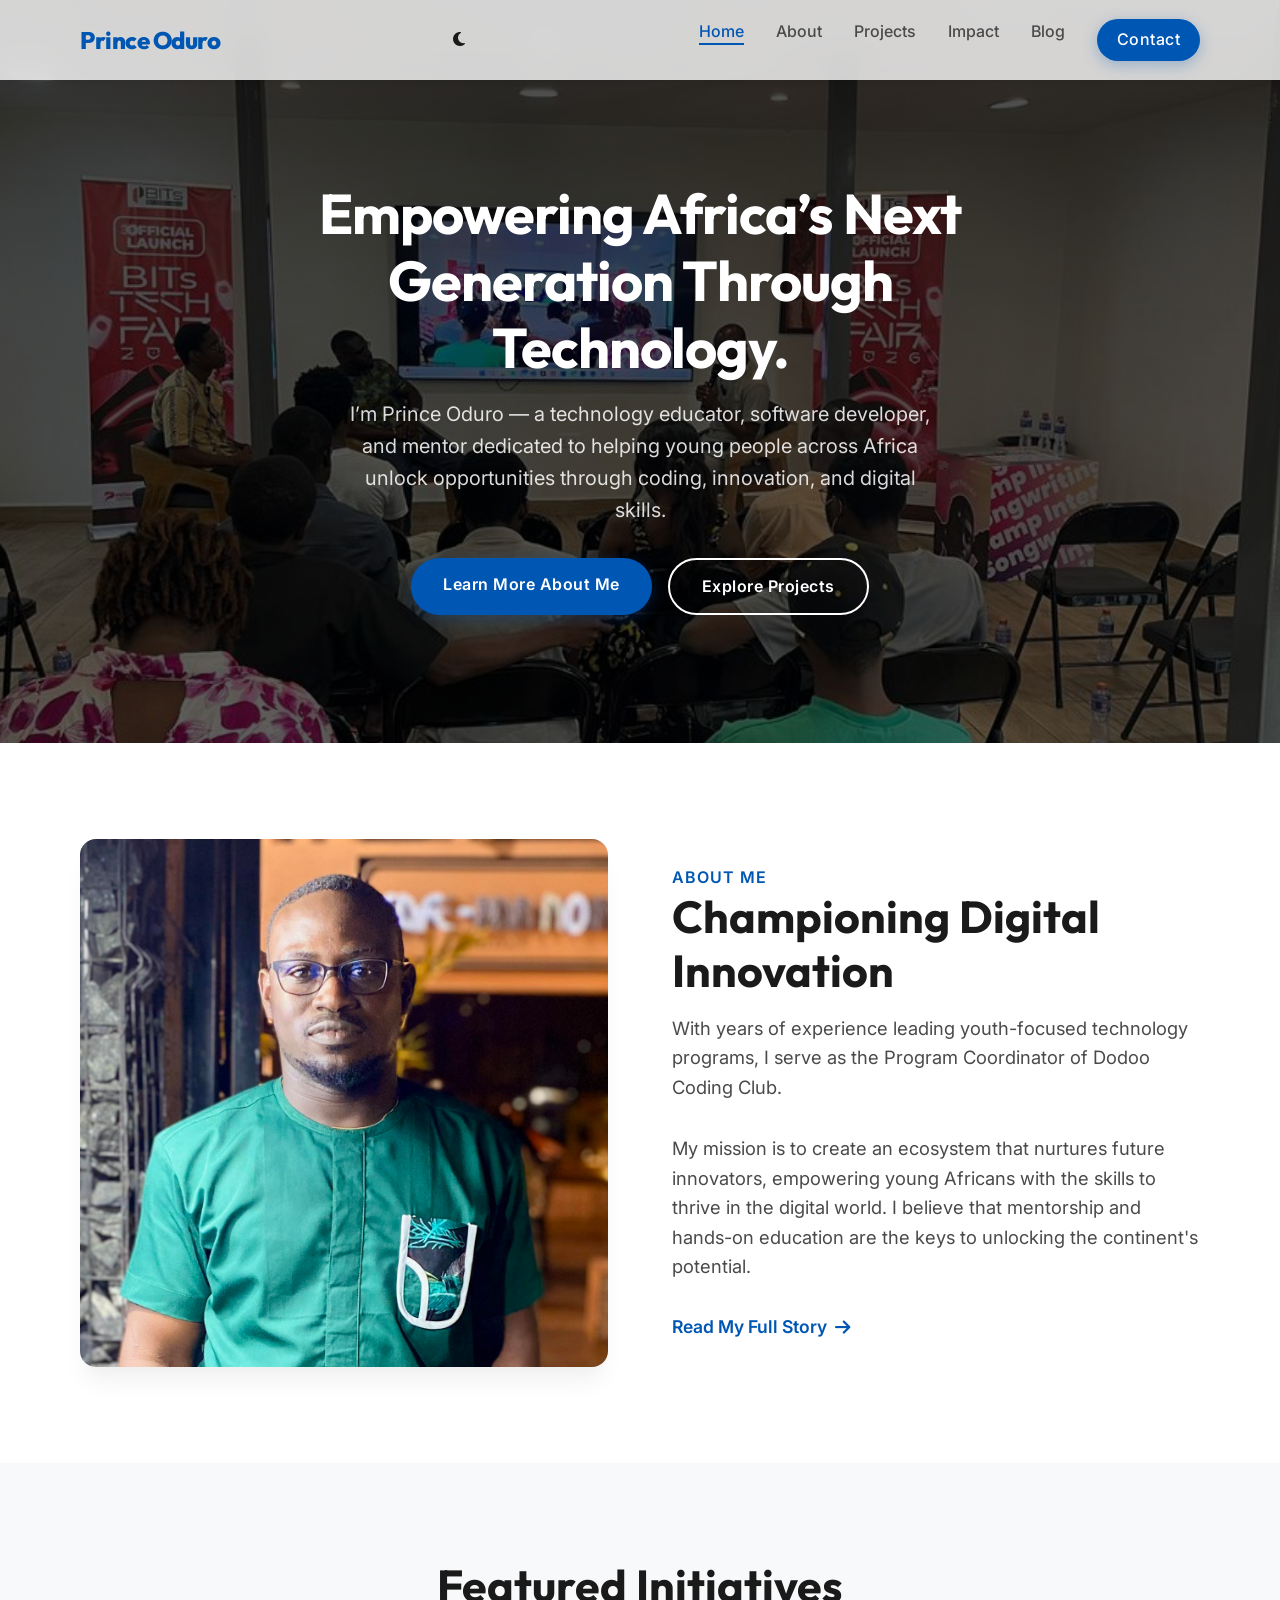
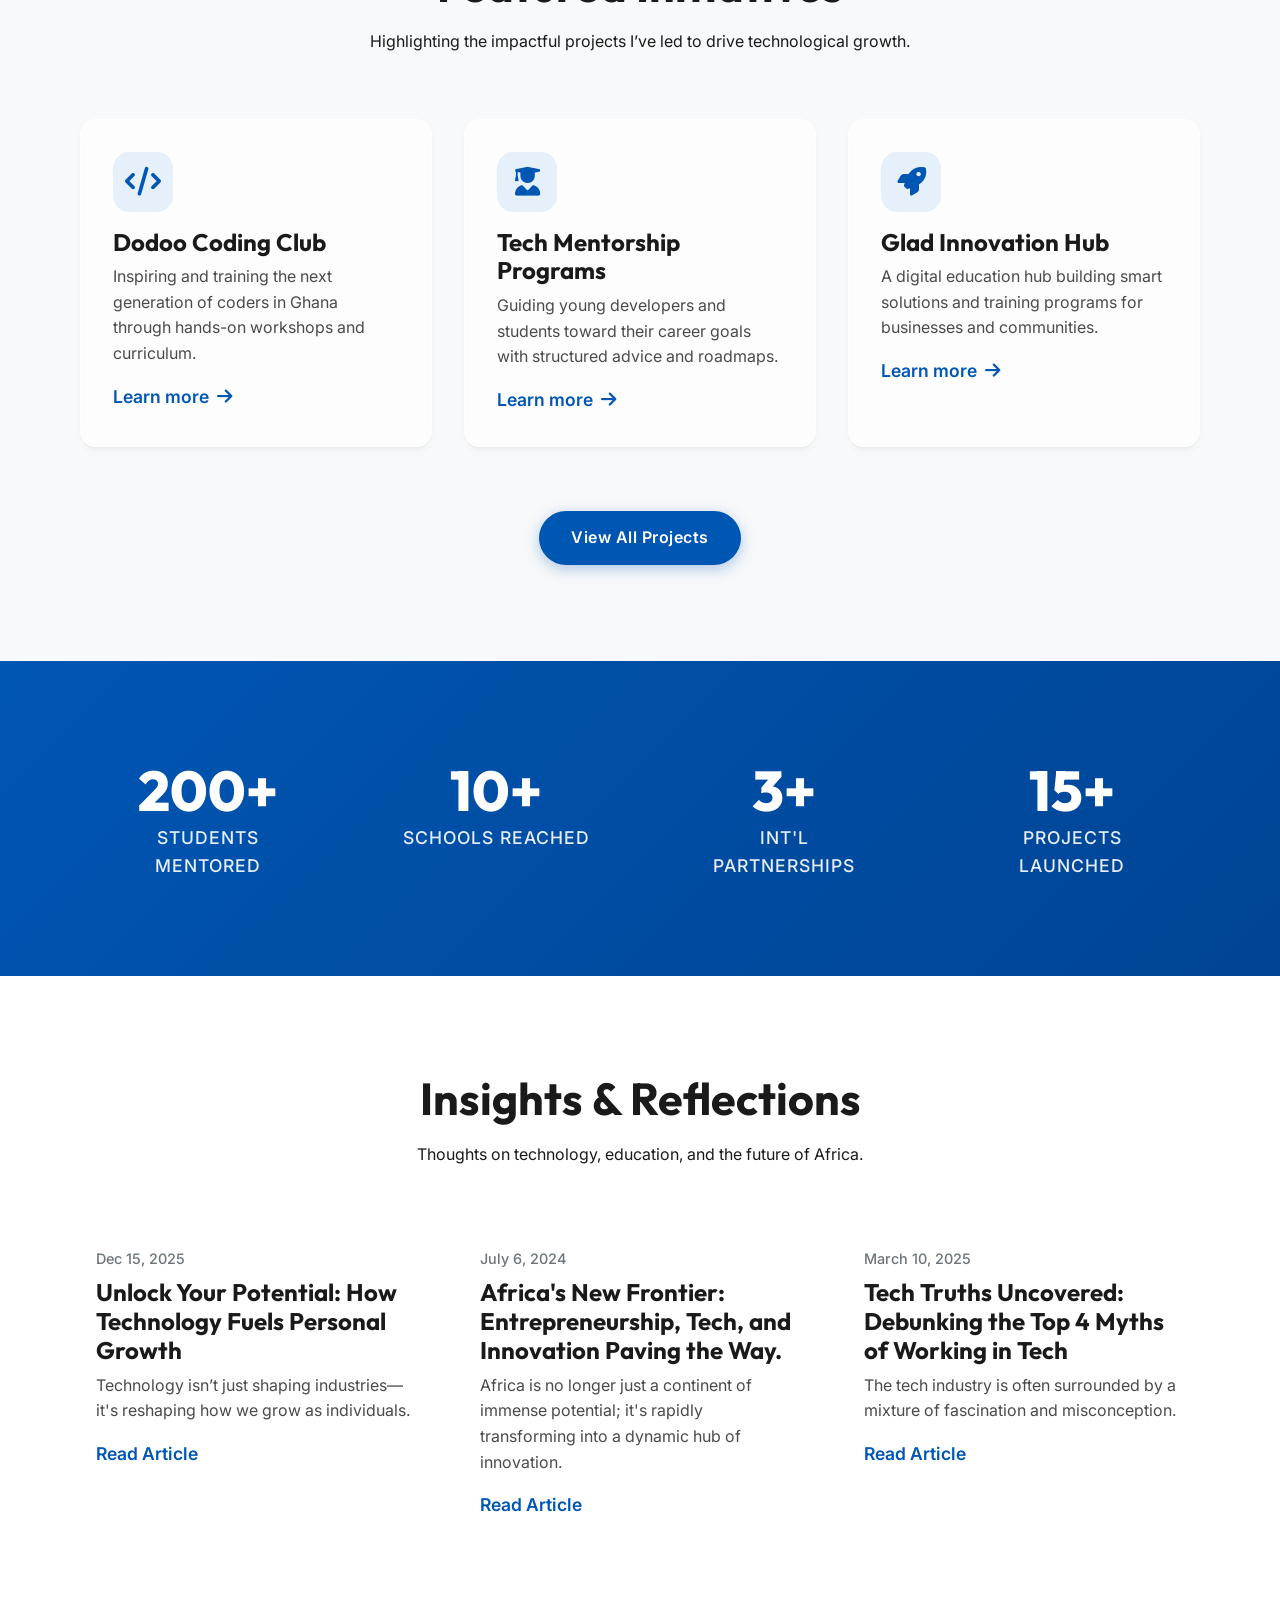
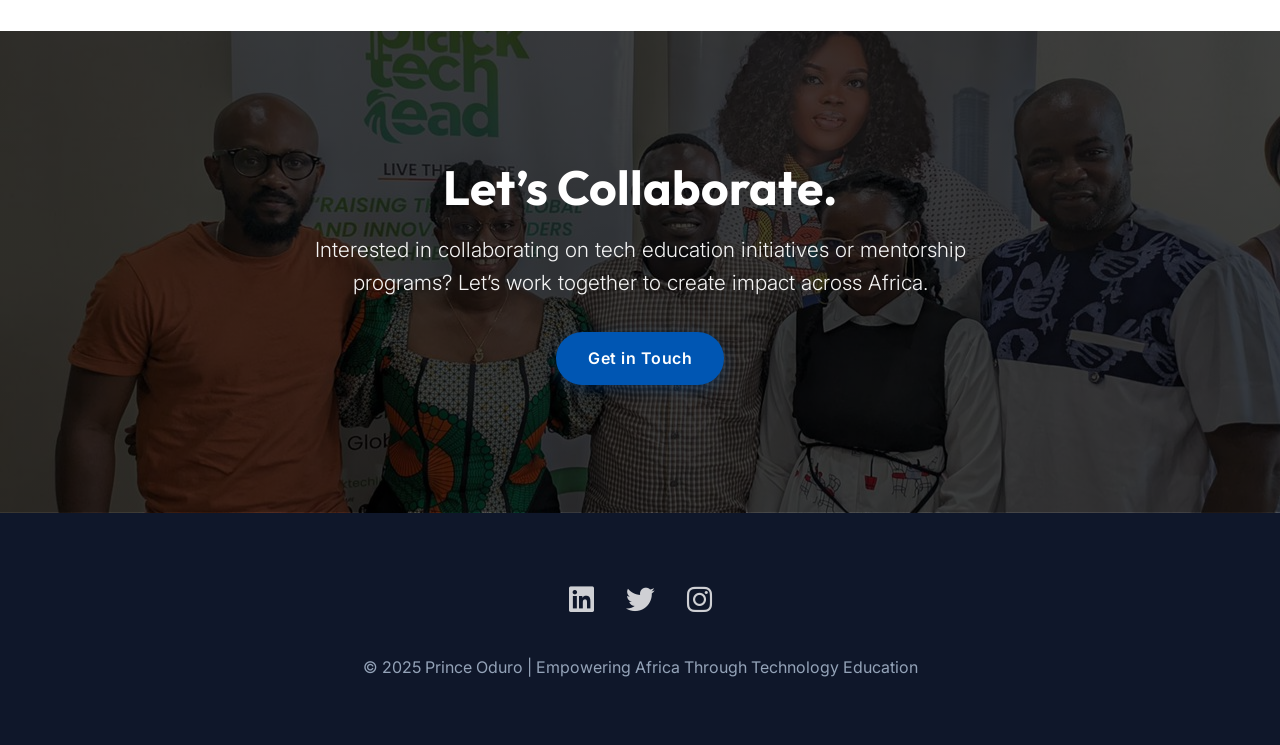
==== index.html @ 50ca4b2d "first commit" ====
<!DOCTYPE html>
<html lang="en">

<head>
    <meta charset="UTF-8">
    <meta name="viewport" content="width=device-width, initial-scale=1.0">
    <title>Prince Oduro | Technology Educator & Innovator</title>
    <meta name="description"
        content="Prince Oduro is a technology educator, software developer, and mentor committed to empowering Africa’s youth through technology education.">

    <!-- Styles -->
    <link rel="stylesheet" href="styles.css">

    <!-- Font Awesome for Icons (Optional for initial version, using CDN) -->
    <link rel="stylesheet" href="https://cdnjs.cloudflare.com/ajax/libs/font-awesome/6.4.0/css/all.min.css">

    <!-- Favicon Placeholders -->
    <link rel="icon" href="data:;base64,iVBORw0KGgo=">
</head>

<body>

    <!-- Navigation -->
    <nav class="navbar">
        <div class="container nav-container">
            <a href="index.html" class="brand">Prince Oduro</a>
            <div class="theme-toggle" id="theme-toggle">
                <i class="fas fa-moon"></i>
            </div>
            <div class="mobile-toggle" id="mobile-menu">
                <i class="fas fa-bars"></i>
            </div>
            <ul class="nav-links">
                <li><a href="index.html" class="active">Home</a></li>
                <li><a href="about.html">About</a></li>
                <li><a href="projects.html">Projects</a></li>
                <li><a href="#impact">Impact</a></li>
                <li><a href="#insights">Blog</a></li>
                <li><a href="#contact" class="btn btn-primary btn-sm" style="padding: 8px 20px;">Contact</a></li>
            </ul>
        </div>
    </nav>

    <!-- Hero Section -->
    <section class="hero bg-overlay">
        <div class="container hero-container text-center">
            <div class="hero-content reveal active">
                <h1 class="text-white">Empowering Africa’s Next Generation Through Technology.</h1>
                <p class="subtext text-white-opacity delay-100 reveal active">
                    I’m Prince Oduro — a technology educator, software developer, and mentor dedicated to helping young
                    people across Africa unlock opportunities through coding, innovation, and digital skills.
                </p>
                <div class="hero-btns justify-center delay-200 reveal active">
                    <a href="about.html" class="btn btn-primary">Learn More About Me</a>
                    <a href="projects.html" class="btn btn-secondary btn-white-outline">Explore Projects</a>
                </div>
            </div>
        </div>
    </section>

    <!-- About Snapshot -->
    <section class="section-padding about-snapshot">
        <div class="container about-grid">
            <div class="about-image reveal">
                <!-- Another photo or visual -->
                <img src="assets/Images/Profile Picture.jpg" alt="Teaching"
                    style="border-radius: 16px; box-shadow: var(--shadow-lg);">
            </div>
            <div class="about-content reveal delay-200">
                <span class="text-primary"
                    style="font-weight: 600; text-transform: uppercase; letter-spacing: 1px;">About Me</span>
                <h2>Championing Digital Innovation</h2>
                <p>
                    With years of experience leading youth-focused technology programs, I serve as the Program
                    Coordinator of Dodoo Coding Club.
                </p>
                <p>
                    My mission is to create an ecosystem that nurtures future innovators, empowering young Africans with
                    the skills to thrive in the digital world. I believe that mentorship and hands-on education are the
                    keys to unlocking the continent's potential.
                </p>
                <a href="about.html" class="btn-text">Read My Full Story <i class="fas fa-arrow-right"></i></a>
            </div>
        </div>
    </section>

    <!-- Featured Projects -->
    <section class="section-padding projects" id="projects">
        <div class="container">
            <div class="section-header reveal">
                <h2>Featured Initiatives</h2>
                <p>Highlighting the impactful projects I’ve led to drive technological growth.</p>
            </div>

            <div class="projects-grid">
                <!-- Project 1 -->
                <div class="project-card reveal delay-100">
                    <div class="project-icon"><i class="fas fa-code"></i></div>
                    <h3>Dodoo Coding Club</h3>
                    <p>Inspiring and training the next generation of coders in Ghana through hands-on workshops and
                        curriculum.</p>
                    <a href="projects.html#dodoo" class="btn-text">Learn more <i class="fas fa-arrow-right"></i></a>
                </div>

                <!-- Project 2 -->
                <div class="project-card reveal delay-200">
                    <div class="project-icon"><i class="fas fa-user-graduate"></i></div>
                    <h3>Tech Mentorship Programs</h3>
                    <p>Guiding young developers and students toward their career goals with structured advice and
                        roadmaps.</p>
                    <a href="projects.html#mentorship" class="btn-text">Learn more <i
                            class="fas fa-arrow-right"></i></a>
                </div>

                <!-- Project 3 -->
                <div class="project-card reveal delay-300">
                    <div class="project-icon"><i class="fas fa-rocket"></i></div>
                    <h3>Glad Innovation Hub</h3>
                    <p>A digital education hub building smart solutions and training programs for businesses and
                        communities.</p>
                    <a href="projects.html#hub" class="btn-text">Learn more <i class="fas fa-arrow-right"></i></a>
                </div>
            </div>

            <div class="text-center reveal" style="margin-top: var(--spacing-lg);">
                <a href="projects.html" class="btn btn-primary">View All Projects</a>
            </div>
        </div>
    </section>

    <!-- Impact Highlights -->
    <section class="impact" id="impact">
        <div class="container impact-grid">
            <div class="counter-card reveal delay-100">
                <h3>200+</h3>
                <p>Students Mentored</p>
            </div>
            <div class="counter-card reveal delay-200">
                <h3>10+</h3>
                <p>Schools Reached</p>
            </div>
            <div class="counter-card reveal delay-300">
                <h3>3+</h3>
                <p>Int'l Partnerships</p>
            </div>
            <div class="counter-card reveal delay-100"> <!-- wrapped logic for delay -->
                <h3>15+</h3>
                <p>Projects Launched</p>
            </div>
        </div>
    </section>

    <!-- Insights Section -->
    <section class="section-padding insights" id="insights">
        <div class="container">
            <div class="section-header reveal">
                <h2>Insights & Reflections</h2>
                <p>Thoughts on technology, education, and the future of Africa.</p>
            </div>

            <div class="blog-grid">
                <article class="blog-card reveal delay-100">
                    <span class="blog-date">Dec 15, 2025</span>
                    <h3>Unlock Your Potential: How Technology Fuels Personal Growth</h3>
                    <p>Technology isn’t just shaping industries—it's reshaping how we grow as individuals.
                    </p>
                    <a href="https://medium.com/@princeoduro.dev/unlock-your-potential-how-technology-fuels-personal-growth-972168cd5e6c"
                        class="btn-text">Read Article</a>
                </article>

                <article class="blog-card reveal delay-200">
                    <span class="blog-date">July 6, 2024</span>
                    <h3>Africa's New Frontier: Entrepreneurship, Tech, and Innovation Paving the Way.</h3>
                    <p>Africa is no longer just a continent of immense potential; it's rapidly transforming into a
                        dynamic hub of innovation.</p>
                    <a href="https://www.linkedin.com/pulse/africas-new-frontier-entrepreneurship-tech-innovation-prince-oduro-lynpf"
                        class="btn-text">Read Article</a>
                </article>

                <article class="blog-card reveal delay-300">
                    <span class="blog-date">March 10, 2025</span>
                    <h3>Tech Truths Uncovered: Debunking the Top 4 Myths of Working in Tech</h3>
                    <p>The tech industry is often surrounded by a mixture of fascination and misconception.</p>
                    <a href="https://medium.com/@princeoduro.dev/tech-truths-uncovered-debunking-the-top-4-myths-of-working-in-tech-38a56e28109d"
                        class="btn-text">Read Article</a>
                </article>
            </div>
        </div>
    </section>

    <!-- Connect / Call to Action -->
    <section class="connect reveal" id="contact">
        <div class="container">
            <h2>Let’s Collaborate.</h2>
            <p>Interested in collaborating on tech education initiatives or mentorship programs? Let’s work together to
                create impact across Africa.</p>
            <a href="mailto:princ@example.com" class="btn btn-primary">Get in Touch</a>
        </div>
    </section>

    <!-- Footer -->
    <footer class="footer">
        <div class="container">
            <div class="social-links">
                <a href="https://www.linkedin.com/in/prince-oduro-34b401268/" target="_blank"><i
                        class="fab fa-linkedin"></i></a>
                <a href="https://x.com/princeoduro_dev" target="_blank"><i class="fab fa-twitter"></i></a>
                <a href="https://www.instagram.com/_dev.prince_/" target="_blank"><i class="fab fa-instagram"></i></a>
            </div>
            <p>© 2025 Prince Oduro | Empowering Africa Through Technology Education</p>
        </div>
    </footer>

    <script src="script.js"></script>
</body>

</html>
---- styles.css ----
@import url('https://fonts.googleapis.com/css2?family=Outfit:wght@300;400;500;600;700;800&family=Inter:wght@400;500;600&display=swap');

:root {
    /* Color Palette */
    --primary-color: #0056b3;
    --primary-light: #e6f0fa;
    --accent-color: #007BFF;
    --text-dark: #1a1a1a;
    --text-grey: #4a4a4a;
    --text-light: #6c757d;
    --white: #ffffff;
    --bg-light: #f8f9fa;
    --border-color: #e9ecef;

    /* Typography */
    --font-heading: 'Outfit', sans-serif;
    --font-body: 'Inter', sans-serif;

    /* Spacing */
    --spacing-xs: 0.5rem;
    --spacing-sm: 1rem;
    --spacing-md: 2rem;
    --spacing-lg: 4rem;
    --spacing-xl: 6rem;

    /* Border Radius */
    --radius-sm: 8px;
    --radius-md: 16px;
    --radius-lg: 24px;

    /* Shadows */
    --shadow-sm: 0 4px 6px -1px rgba(0, 0, 0, 0.05), 0 2px 4px -1px rgba(0, 0, 0, 0.03);
    --shadow-md: 0 10px 15px -3px rgba(0, 0, 0, 0.05), 0 4px 6px -2px rgba(0, 0, 0, 0.025);
    --shadow-lg: 0 20px 25px -5px rgba(0, 0, 0, 0.05), 0 10px 10px -5px rgba(0, 0, 0, 0.02);
    --shadow-glow: 0 0 20px rgba(0, 86, 179, 0.15);
}

body.dark-mode {
    --text-dark: #f1f5f9;
    --text-grey: #cbd5e1;
    --text-light: #94a3b8;
    --white: #0f172a;
    /* Main dark bg */
    --bg-light: #1e293b;
    /* Secondary dark bg */
    --border-color: #334155;
    --primary-light: #1e293b;

    /* Adjust shadows for dark mode */
    --shadow-sm: 0 4px 6px -1px rgba(0, 0, 0, 0.5);
    --shadow-md: 0 10px 15px -3px rgba(0, 0, 0, 0.5);
    --shadow-lg: 0 20px 25px -5px rgba(0, 0, 0, 0.5);
}

/* Specific Dark Mode Overrides */
body.dark-mode .navbar {
    background: rgba(15, 23, 42, 0.85);
    /* Dark glass */
    border-bottom: 1px solid rgba(255, 255, 255, 0.1);
}

body.dark-mode .navbar.scrolled {
    background: rgba(15, 23, 42, 0.95);
}

body.dark-mode .project-card,
body.dark-mode .blog-card:hover {
    background: rgba(30, 41, 59, 0.7);
    border-color: rgba(255, 255, 255, 0.1);
}

body.dark-mode .blog-card:hover {
    background: var(--bg-light);
}

body.dark-mode .text-primary {
    color: #38bdf8 !important;
    /* Brighter blue for dark mode */
}

body.dark-mode .btn-secondary {
    background-color: transparent;
    border-color: #38bdf8;
    color: #38bdf8;
}

body.dark-mode .btn-secondary:hover {
    background-color: rgba(56, 189, 248, 0.1);
}


* {
    margin: 0;
    padding: 0;
    box-sizing: border-box;
}

body {
    font-family: var(--font-body);
    color: var(--text-dark);
    line-height: 1.6;
    background-color: var(--white);
    overflow-x: hidden;
}

h1,
h2,
h3,
h4,
h5,
h6 {
    font-family: var(--font-heading);
    font-weight: 700;
    line-height: 1.2;
    margin-bottom: var(--spacing-sm);
}

a {
    text-decoration: none;
    color: inherit;
    transition: all 0.3s ease;
}

ul {
    list-style: none;
}

img {
    max-width: 100%;
    height: auto;
    display: block;
}

/* Utilities */
.container {
    width: 90%;
    max-width: 1200px;
    margin: 0 auto;
    padding: 0 var(--spacing-sm);
}

/* Animations */
@keyframes fadeInUp {
    from {
        opacity: 0;
        transform: translateY(30px);
    }

    to {
        opacity: 1;
        transform: translateY(0);
    }
}

@keyframes float {
    0% {
        transform: translateY(0px);
    }

    50% {
        transform: translateY(-10px);
    }

    100% {
        transform: translateY(0px);
    }
}

@keyframes gradientBG {
    0% {
        background-position: 0% 50%;
    }

    50% {
        background-position: 100% 50%;
    }

    100% {
        background-position: 0% 50%;
    }
}

.reveal {
    opacity: 0;
    transform: translateY(30px);
    transition: all 0.8s cubic-bezier(0.5, 0, 0, 1);
}

.reveal.active {
    opacity: 1;
    transform: translateY(0);
}

.delay-100 {
    transition-delay: 0.1s;
}

.delay-200 {
    transition-delay: 0.2s;
}

.delay-300 {
    transition-delay: 0.3s;
}

/* Components */
.btn {
    display: inline-block;
    padding: 14px 32px;
    border-radius: 50px;
    font-weight: 600;
    font-size: 1rem;
    cursor: pointer;
    transition: transform 0.3s cubic-bezier(0.34, 1.56, 0.64, 1), box-shadow 0.3s ease;
    border: none;
    letter-spacing: 0.5px;
}

.btn-primary {
    background-color: var(--primary-color);
    color: var(--white);
    box-shadow: 0 4px 15px rgba(0, 86, 179, 0.3);
}

.btn-primary:hover {
    background-color: #004494;
    transform: translateY(-4px) scale(1.02);
    box-shadow: 0 12px 24px rgba(0, 86, 179, 0.4);
}

.btn-secondary {
    background-color: var(--white);
    color: var(--primary-color);
    border: 2px solid var(--primary-color);
}

.btn-secondary:hover {
    background-color: var(--primary-light);
    transform: translateY(-4px) scale(1.02);
    box-shadow: var(--shadow-md);
}

.btn-text {
    color: var(--primary-color);
    font-weight: 600;
    font-size: 1.1rem;
    display: inline-flex;
    align-items: center;
    gap: 8px;
}

.btn-text:hover {
    color: #003366;
    gap: 12px;
}

.section-padding {
    padding: var(--spacing-xl) 0;
}

.text-center {
    text-align: center;
}

.text-primary {
    color: var(--primary-color);
}

/* --- Navbar --- */
.navbar {
    position: fixed;
    top: 0;
    left: 0;
    width: 100%;
    background: rgba(255, 255, 255, 0.8);
    backdrop-filter: blur(12px);
    -webkit-backdrop-filter: blur(12px);
    z-index: 1000;
    box-shadow: var(--shadow-sm);
    padding: 1.2rem 0;
    transition: all 0.3s ease;
}

.navbar.scrolled {
    padding: 0.8rem 0;
    background: rgba(255, 255, 255, 0.95);
    box-shadow: var(--shadow-md);
}

.nav-container {
    display: flex;
    justify-content: space-between;
    align-items: center;
}

.brand {
    font-family: var(--font-heading);
    font-size: 1.5rem;
    font-weight: 800;
    color: var(--primary-color);
    letter-spacing: -0.5px;
}

.nav-links {
    display: flex;
    gap: 2rem;
}

.nav-links a {
    font-weight: 500;
    color: var(--text-grey);
    position: relative;
}

.nav-links a:hover,
.nav-links a.active {
    color: var(--primary-color);
}

/* Underline animation for nav links */
.nav-links a::after {
    content: '';
    position: absolute;
    width: 0;
    height: 2px;
    bottom: -4px;
    left: 0;
    background-color: var(--primary-color);
    transition: width 0.3s ease;
}

.nav-links a:hover::after,
.nav-links a.active::after {
    width: 100%;
}

.nav-links a.btn:hover::after {
    width: 0;
}

.nav-links .btn {
    color: var(--white);
}

/* Disable for buttons */


.mobile-toggle {
    display: none;
    font-size: 1.5rem;
    cursor: pointer;
    color: var(--text-dark);
}

/* --- Hero Section --- */
.hero {
    padding-top: 180px;
    padding-bottom: 8rem;
    position: relative;
    overflow: hidden;
    /* Dark Fade Background Image */
    background: linear-gradient(rgba(0, 0, 0, 0.7), rgba(0, 0, 0, 0.6)), url('assets/Images/Cover\ Image.jpg');
    background-size: cover;
    background-position: center;
    background-attachment: fixed;
    /* Parallax feel */
    display: flex;
    align-items: center;
    justify-content: center;
    text-align: center;
}

/* Remove old abstract blob since we have an image */
.hero::before {
    display: none;
}

.hero-container {
    display: block;
    /* Override grid */
    max-width: 800px;
    margin: 0 auto;
    position: relative;
    z-index: 1;
}

.hero-content h1 {
    font-size: 3.5rem;
    /* Slightly smaller for centered readability */
    letter-spacing: -1px;
    margin-bottom: var(--spacing-sm);
    color: var(--white);
    line-height: 1.2;
}

.hero-content .subtext {
    font-size: 1.25rem;
    color: rgba(255, 255, 255, 0.9);
    margin: 0 auto var(--spacing-md);
    /* Center margin */
    max-width: 600px;
}

.hero-btns {
    display: flex;
    gap: var(--spacing-sm);
    justify-content: center;
    /* Center buttons */
}

/* Utilities for Hero */
.text-white {
    color: var(--white) !important;
}

.text-white-opacity {
    color: rgba(255, 255, 255, 0.85) !important;
}

.justify-center {
    justify-content: center;
}

.btn-white-outline {
    background-color: transparent;
    color: var(--white);
    border: 2px solid var(--white);
}

.btn-white-outline:hover {
    background-color: var(--white);
    color: var(--primary-color);
    transform: translateY(-4px) scale(1.02);
}

/* Existing styles preserved for context... */
.hero-image-wrapper {
    display: none;
}

/* --- About Snapshot --- */
.about-snapshot {
    background-color: var(--white);
}

.about-grid {
    display: grid;
    grid-template-columns: 1fr 1fr;
    gap: var(--spacing-lg);
    align-items: center;
}

.about-content h2 {
    font-size: 2.8rem;
    margin-bottom: var(--spacing-sm);
}

.about-content p {
    font-size: 1.15rem;
    color: var(--text-grey);
    margin-bottom: var(--spacing-md);
}

/* --- Featured Projects --- */
.projects {
    background-color: var(--bg-light);
    position: relative;
}

.section-header {
    text-align: center;
    max-width: 700px;
    margin: 0 auto var(--spacing-lg);
}

.section-header h2 {
    font-size: 2.8rem;
}

.projects-grid {
    display: grid;
    grid-template-columns: repeat(auto-fit, minmax(320px, 1fr));
    gap: var(--spacing-md);
}

.project-card {
    background: rgba(255, 255, 255, 0.7);
    backdrop-filter: blur(10px);
    -webkit-backdrop-filter: blur(10px);
    padding: var(--spacing-md);
    border-radius: var(--radius-md);
    box-shadow: var(--shadow-sm);
    transition: all 0.4s cubic-bezier(0.175, 0.885, 0.32, 1.275);
    border: 1px solid var(--white);
}

.project-card:hover {
    transform: translateY(-10px);
    box-shadow: var(--shadow-lg);
    background: var(--white);
    border-color: var(--primary-light);
}

.project-icon {
    width: 60px;
    height: 60px;
    background: var(--primary-light);
    color: var(--primary-color);
    border-radius: 16px;
    display: flex;
    align-items: center;
    justify-content: center;
    font-size: 1.8rem;
    margin-bottom: var(--spacing-sm);
    transition: transform 0.3s ease;
}

.project-card:hover .project-icon {
    transform: rotate(5deg) scale(1.1);
}

.project-card h3 {
    font-size: 1.5rem;
    margin-bottom: var(--spacing-xs);
}

.project-card p {
    color: var(--text-grey);
    margin-bottom: var(--spacing-sm);
}

/* --- Impact Highlights --- */
.impact {
    background: var(--primary-color);
    background: linear-gradient(135deg, #0056b3 0%, #004494 100%);
    color: var(--white);
    padding: var(--spacing-lg) 0;
}

.impact-grid {
    display: grid;
    grid-template-columns: repeat(auto-fit, minmax(200px, 1fr));
    gap: var(--spacing-md);
    text-align: center;
}

.counter-card {
    padding: var(--spacing-md);
    transition: transform 0.3s ease;
}

.counter-card:hover {
    transform: translateY(-5px);
}

.counter-card h3 {
    font-size: 3.5rem;
    margin-bottom: 0;
    color: var(--white);
    font-weight: 800;
}

.counter-card p {
    font-weight: 500;
    opacity: 0.9;
    font-size: 1.1rem;
    letter-spacing: 1px;
    text-transform: uppercase;
}

/* --- Insights/Blog --- */
.insights {
    background-color: var(--white);
}

.blog-grid {
    display: grid;
    grid-template-columns: repeat(auto-fit, minmax(300px, 1fr));
    gap: var(--spacing-md);
}

.blog-card {
    cursor: pointer;
    border-radius: var(--radius-sm);
    padding: var(--spacing-sm);
    transition: background-color 0.3s ease;
}

.blog-card:hover {
    background-color: var(--bg-light);
}

.blog-card:hover h3 {
    color: var(--primary-color);
}

.blog-date {
    font-size: 0.9rem;
    color: var(--text-light);
    margin-bottom: var(--spacing-xs);
    display: block;
    font-weight: 500;
}

.blog-card h3 {
    font-size: 1.5rem;
    margin-bottom: var(--spacing-xs);
    transition: color 0.2s;
}

.blog-card p {
    color: var(--text-grey);
    margin-bottom: var(--spacing-sm);
}

/* --- Connect/Footer --- */
.connect {
    background: linear-gradient(rgba(0, 0, 0, 0.75), rgba(0, 0, 0, 0.75)), url('assets/Images/Collaborative.jpg');
    background-size: cover;
    background-position: center;
    background-attachment: fixed;
    /* Parallax effect */
    color: var(--white);
    text-align: center;
    padding: 8rem 0;
}

.connect h2 {
    font-size: 3rem;
    color: var(--white);
    margin-bottom: var(--spacing-sm);
}

.connect p {
    max-width: 700px;
    margin: 0 auto var(--spacing-md);
    font-size: 1.3rem;
    opacity: 0.95;
    font-weight: 300;
}

.footer {
    background-color: #0f172a;
    color: #94a3b8;
    padding: var(--spacing-lg) 0;
    text-align: center;
}

.social-links {
    display: flex;
    justify-content: center;
    gap: var(--spacing-md);
    margin-bottom: var(--spacing-md);
}

.social-links a {
    color: var(--white);
    font-size: 1.8rem;
    transition: all 0.3s;
    opacity: 0.8;
}

.social-links a:hover {
    color: var(--accent-color);
    transform: translateY(-3px);
    opacity: 1;
}

/* --- Responsive Media Queries --- */
@media (max-width: 768px) {
    .navbar {
        padding: 1rem 0;
    }

    .nav-links {
        display: none;
        flex-direction: column;
        position: absolute;
        top: 100%;
        left: 0;
        width: 100%;
        background: var(--white);
        padding: var(--spacing-md);
        box-shadow: var(--shadow-md);
        text-align: center;
    }

    .nav-links.active {
        display: flex;
        animation: fadeInUp 0.3s ease;
    }

    .mobile-toggle {
        display: block;
    }

    .hero-container {
        grid-template-columns: 1fr;
        text-align: center;
        gap: var(--spacing-md);
    }

    .hero-content {
        order: 2;
    }

    .hero-image-wrapper {
        order: 1;
        max-width: 400px;
        margin: 0 auto;
    }

    .hero-content h1 {
        font-size: 2.8rem;
    }

    .hero-btns {
        justify-content: center;
    }

    .about-grid {
        grid-template-columns: 1fr;
    }

    .section-header h2 {
        font-size: 2.2rem;
    }

    .connect h2 {
        font-size: 2.2rem;
    }
}
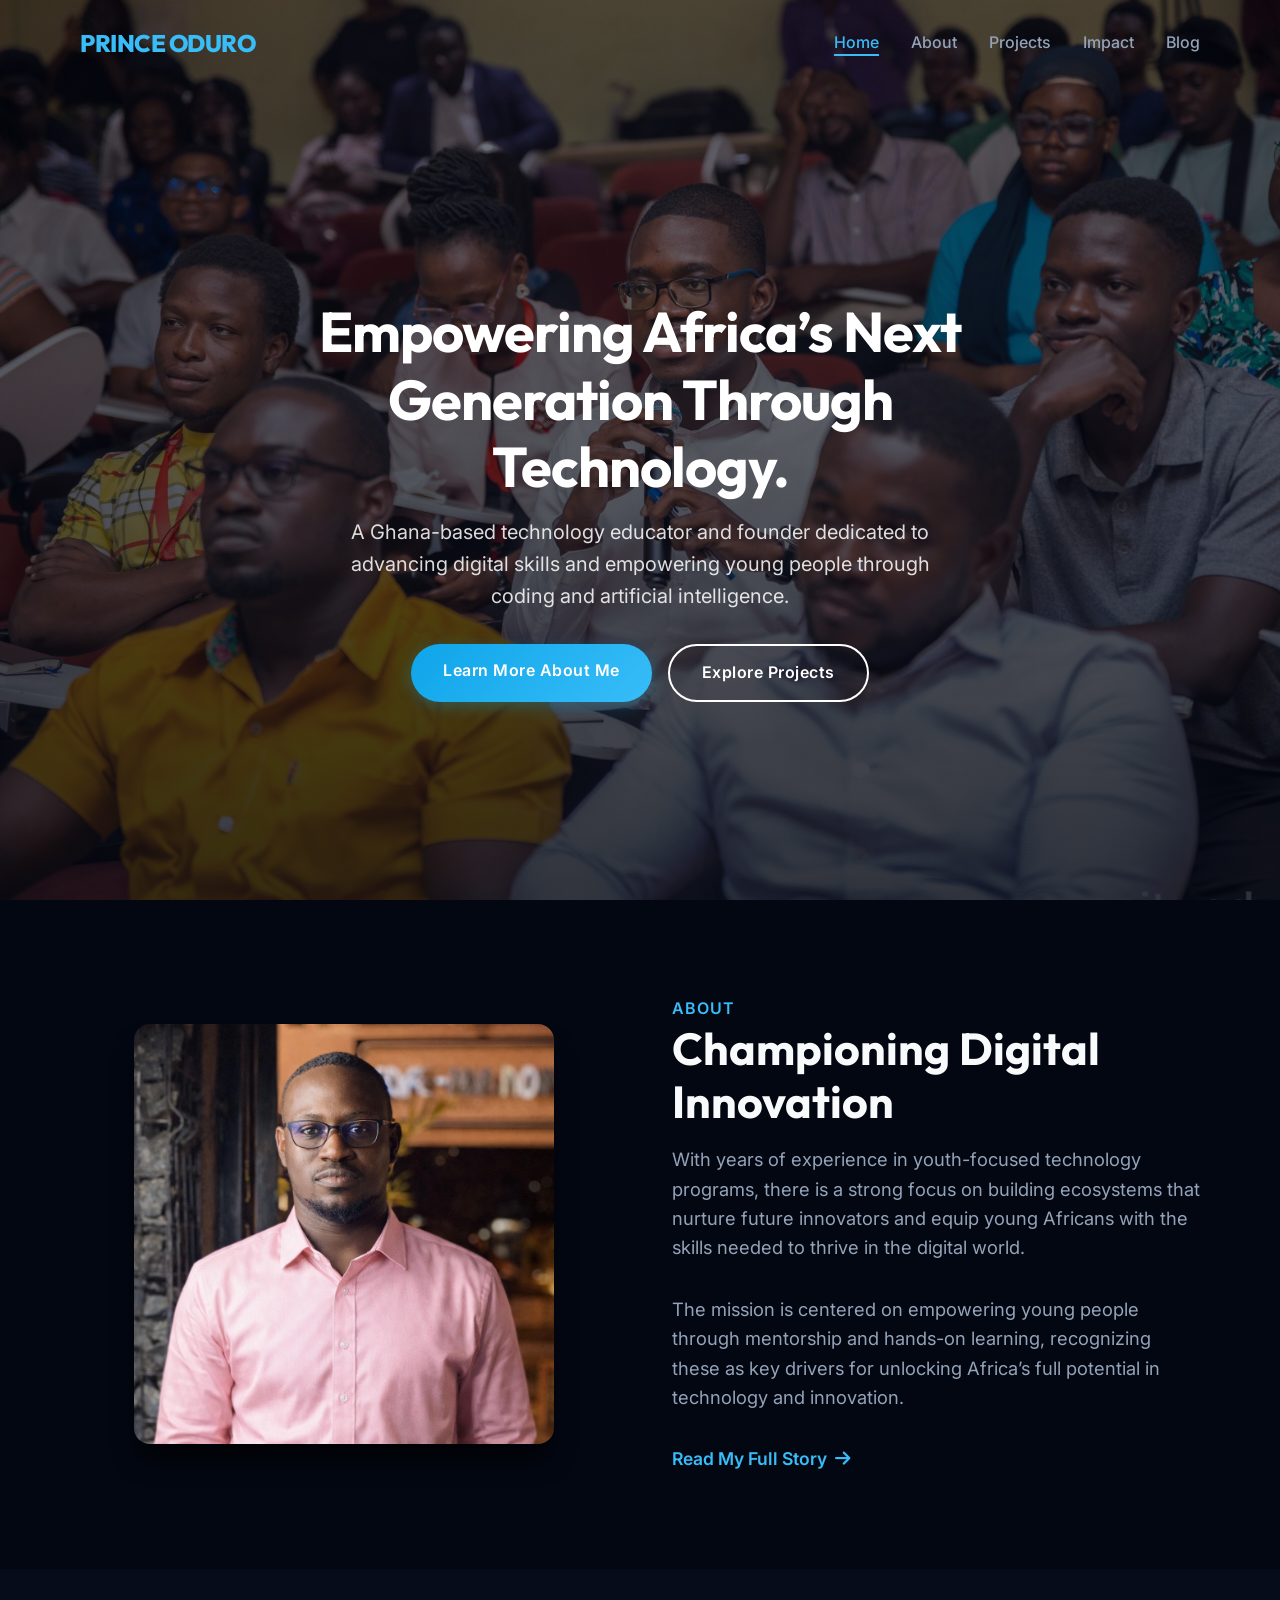
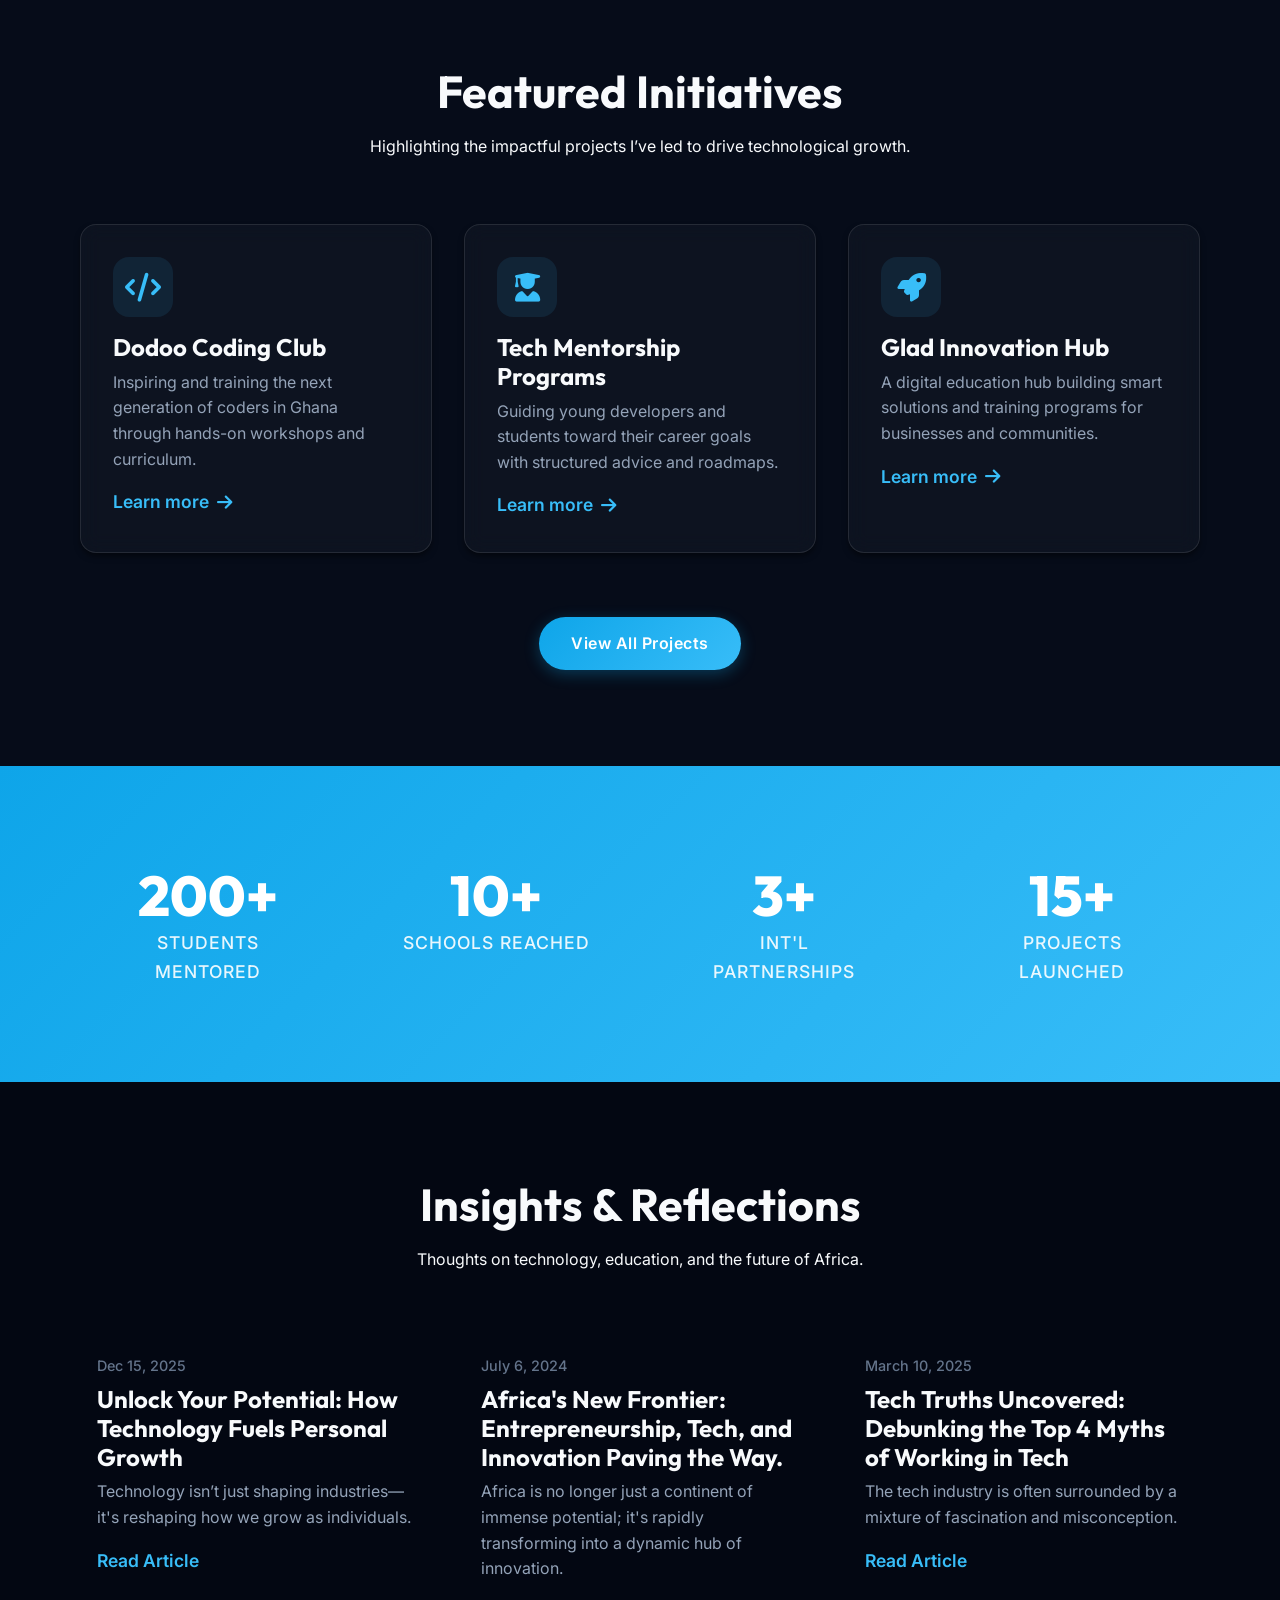
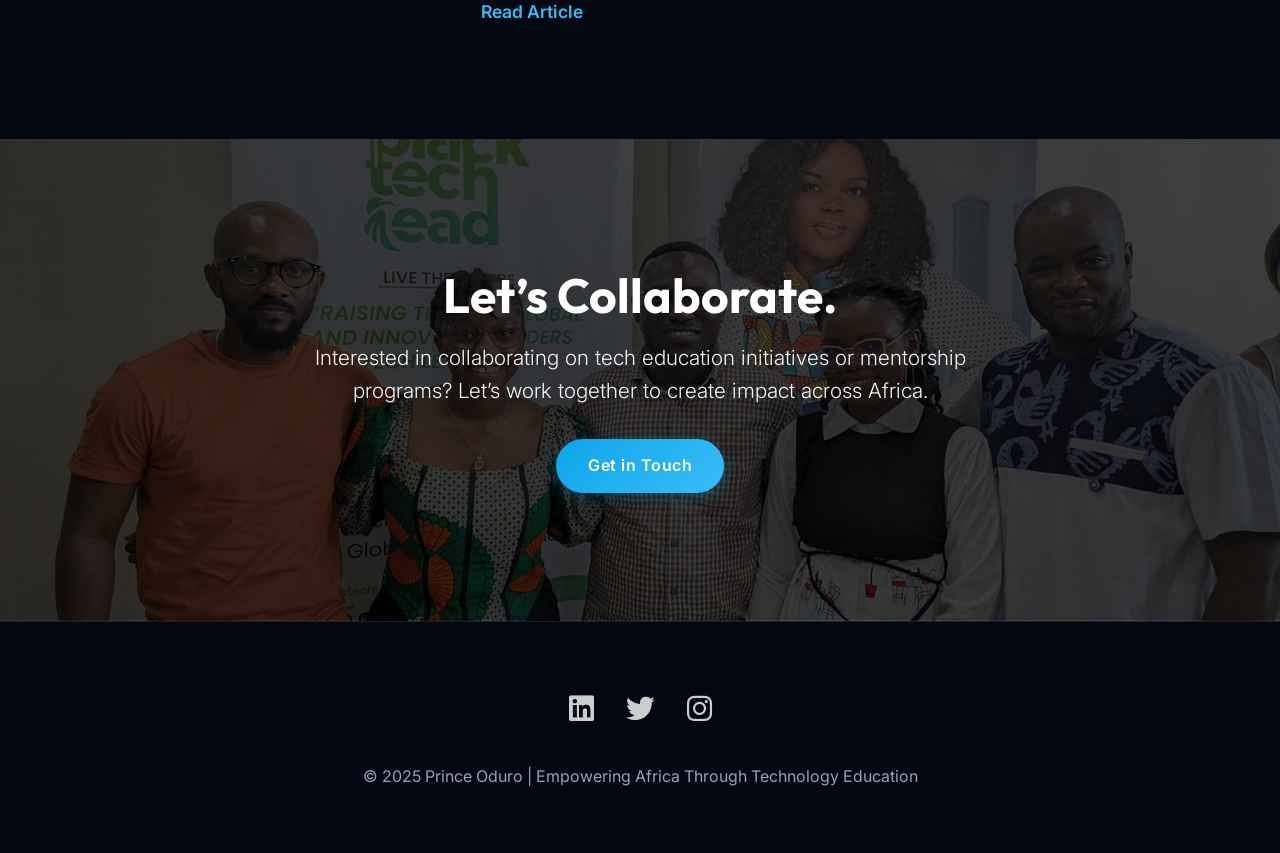
==== commit 1c813f37: "Enhance website: rich dark theme, transparent navbar, hero slider, and new project" ====
--- a/index.html
+++ b/index.html
@@ -23,10 +23,7 @@
     <!-- Navigation -->
     <nav class="navbar">
         <div class="container nav-container">
-            <a href="index.html" class="brand">Prince Oduro</a>
-            <div class="theme-toggle" id="theme-toggle">
-                <i class="fas fa-moon"></i>
-            </div>
+            <a href="index.html" class="brand">PRINCE ODURO</a>
             <div class="mobile-toggle" id="mobile-menu">
                 <i class="fas fa-bars"></i>
             </div>
@@ -36,19 +33,23 @@
                 <li><a href="projects.html">Projects</a></li>
                 <li><a href="#impact">Impact</a></li>
                 <li><a href="#insights">Blog</a></li>
-                <li><a href="#contact" class="btn btn-primary btn-sm" style="padding: 8px 20px;">Contact</a></li>
             </ul>
         </div>
     </nav>
 
     <!-- Hero Section -->
     <section class="hero bg-overlay">
+        <div class="hero-slider">
+            <div class="slide active" style="background-image: url('assets/Images/slide 1.jpg');"></div>
+            <div class="slide" style="background-image: url('assets/Images/slide 2.jpg');"></div>
+            <div class="slide" style="background-image: url('assets/Images/youth engagement.jpg');"></div>
+        </div>
         <div class="container hero-container text-center">
             <div class="hero-content reveal active">
                 <h1 class="text-white">Empowering Africa’s Next Generation Through Technology.</h1>
                 <p class="subtext text-white-opacity delay-100 reveal active">
-                    I’m Prince Oduro — a technology educator, software developer, and mentor dedicated to helping young
-                    people across Africa unlock opportunities through coding, innovation, and digital skills.
+                    A Ghana-based technology educator and founder dedicated to advancing digital skills and empowering
+                    young people through coding and artificial intelligence.
                 </p>
                 <div class="hero-btns justify-center delay-200 reveal active">
                     <a href="about.html" class="btn btn-primary">Learn More About Me</a>
@@ -63,21 +64,21 @@
         <div class="container about-grid">
             <div class="about-image reveal">
                 <!-- Another photo or visual -->
-                <img src="assets/Images/Profile Picture.jpg" alt="Teaching"
+                <img src="assets/Images/profile_new.png" alt="Teaching"
                     style="border-radius: 16px; box-shadow: var(--shadow-lg);">
             </div>
             <div class="about-content reveal delay-200">
                 <span class="text-primary"
-                    style="font-weight: 600; text-transform: uppercase; letter-spacing: 1px;">About Me</span>
+                    style="font-weight: 600; text-transform: uppercase; letter-spacing: 1px;">About</span>
                 <h2>Championing Digital Innovation</h2>
                 <p>
-                    With years of experience leading youth-focused technology programs, I serve as the Program
-                    Coordinator of Dodoo Coding Club.
+                    With years of experience in youth-focused technology programs, there is a strong focus on building
+                    ecosystems that nurture future innovators and equip young Africans with the skills needed to thrive
+                    in the digital world.
                 </p>
                 <p>
-                    My mission is to create an ecosystem that nurtures future innovators, empowering young Africans with
-                    the skills to thrive in the digital world. I believe that mentorship and hands-on education are the
-                    keys to unlocking the continent's potential.
+                    The mission is centered on empowering young people through mentorship and hands-on learning,
+                    recognizing these as key drivers for unlocking Africa’s full potential in technology and innovation.
                 </p>
                 <a href="about.html" class="btn-text">Read My Full Story <i class="fas fa-arrow-right"></i></a>
             </div>
--- a/styles.css
+++ b/styles.css
@@ -1,16 +1,26 @@
 @import url('https://fonts.googleapis.com/css2?family=Outfit:wght@300;400;500;600;700;800&family=Inter:wght@400;500;600&display=swap');
 
 :root {
-    /* Color Palette */
-    --primary-color: #0056b3;
-    --primary-light: #e6f0fa;
-    --accent-color: #007BFF;
-    --text-dark: #1a1a1a;
-    --text-grey: #4a4a4a;
-    --text-light: #6c757d;
+    /* Core Color Palette - Rich Dark */
+    --primary-color: #38bdf8;
+    --primary-dark: #0ea5e9;
+    --primary-light: rgba(56, 189, 248, 0.1);
+    --accent-color: #818cf8;
+    --bg-deep: #030712;
+    --bg-card: rgba(255, 255, 255, 0.03);
+    --bg-glass: rgba(3, 7, 18, 0.7);
+    --text-main: #f8fafc;
+    --text-muted: #94a3b8;
+    --text-dim: #64748b;
+    --border-glass: rgba(255, 255, 255, 0.1);
     --white: #ffffff;
-    --bg-light: #f8f9fa;
-    --border-color: #e9ecef;
+    
+    /* Legacy Mapping for compatibility */
+    --text-dark: var(--text-main);
+    --text-grey: var(--text-muted);
+    --text-light: var(--text-dim);
+    --bg-light: #0f172a;
+    --border-color: var(--border-glass);
 
     /* Typography */
     --font-heading: 'Outfit', sans-serif;
@@ -29,64 +39,12 @@
     --radius-lg: 24px;
 
     /* Shadows */
-    --shadow-sm: 0 4px 6px -1px rgba(0, 0, 0, 0.05), 0 2px 4px -1px rgba(0, 0, 0, 0.03);
-    --shadow-md: 0 10px 15px -3px rgba(0, 0, 0, 0.05), 0 4px 6px -2px rgba(0, 0, 0, 0.025);
-    --shadow-lg: 0 20px 25px -5px rgba(0, 0, 0, 0.05), 0 10px 10px -5px rgba(0, 0, 0, 0.02);
-    --shadow-glow: 0 0 20px rgba(0, 86, 179, 0.15);
-}
-
-body.dark-mode {
-    --text-dark: #f1f5f9;
-    --text-grey: #cbd5e1;
-    --text-light: #94a3b8;
-    --white: #0f172a;
-    /* Main dark bg */
-    --bg-light: #1e293b;
-    /* Secondary dark bg */
-    --border-color: #334155;
-    --primary-light: #1e293b;
-
-    /* Adjust shadows for dark mode */
     --shadow-sm: 0 4px 6px -1px rgba(0, 0, 0, 0.5);
-    --shadow-md: 0 10px 15px -3px rgba(0, 0, 0, 0.5);
-    --shadow-lg: 0 20px 25px -5px rgba(0, 0, 0, 0.5);
-}
-
-/* Specific Dark Mode Overrides */
-body.dark-mode .navbar {
-    background: rgba(15, 23, 42, 0.85);
-    /* Dark glass */
-    border-bottom: 1px solid rgba(255, 255, 255, 0.1);
-}
-
-body.dark-mode .navbar.scrolled {
-    background: rgba(15, 23, 42, 0.95);
-}
-
-body.dark-mode .project-card,
-body.dark-mode .blog-card:hover {
-    background: rgba(30, 41, 59, 0.7);
-    border-color: rgba(255, 255, 255, 0.1);
-}
-
-body.dark-mode .blog-card:hover {
-    background: var(--bg-light);
-}
-
-body.dark-mode .text-primary {
-    color: #38bdf8 !important;
-    /* Brighter blue for dark mode */
-}
-
-body.dark-mode .btn-secondary {
-    background-color: transparent;
-    border-color: #38bdf8;
-    color: #38bdf8;
-}
-
-body.dark-mode .btn-secondary:hover {
-    background-color: rgba(56, 189, 248, 0.1);
-}
+    --shadow-md: 0 10px 15px -3px rgba(0, 0, 0, 0.6);
+    --shadow-lg: 0 20px 25px -5px rgba(0, 0, 0, 0.7);
+    --shadow-glow: 0 0 20px rgba(56, 189, 248, 0.2);
+}
+
 
 
 * {
@@ -97,9 +55,13 @@
 
 body {
     font-family: var(--font-body);
-    color: var(--text-dark);
+    color: var(--text-main);
     line-height: 1.6;
-    background-color: var(--white);
+    background-color: var(--bg-deep);
+    background-image: 
+        radial-gradient(circle at 0% 0%, rgba(56, 189, 248, 0.05) 0%, transparent 50%),
+        radial-gradient(circle at 100% 100%, rgba(129, 140, 248, 0.05) 0%, transparent 50%);
+    background-attachment: fixed;
     overflow-x: hidden;
 }
 
@@ -217,19 +179,19 @@
 }
 
 .btn-primary {
-    background-color: var(--primary-color);
-    color: var(--white);
-    box-shadow: 0 4px 15px rgba(0, 86, 179, 0.3);
+    background: linear-gradient(135deg, #0ea5e9 0%, #38bdf8 100%);
+    color: var(--white);
+    box-shadow: 0 4px 15px rgba(14, 165, 233, 0.3);
 }
 
 .btn-primary:hover {
-    background-color: #004494;
+    background: linear-gradient(135deg, #38bdf8 0%, #0ea5e9 100%);
     transform: translateY(-4px) scale(1.02);
-    box-shadow: 0 12px 24px rgba(0, 86, 179, 0.4);
+    box-shadow: 0 12px 24px rgba(14, 165, 233, 0.4);
 }
 
 .btn-secondary {
-    background-color: var(--white);
+    background-color: transparent;
     color: var(--primary-color);
     border: 2px solid var(--primary-color);
 }
@@ -237,7 +199,7 @@
 .btn-secondary:hover {
     background-color: var(--primary-light);
     transform: translateY(-4px) scale(1.02);
-    box-shadow: var(--shadow-md);
+    box-shadow: 0 8px 16px rgba(56, 189, 248, 0.1);
 }
 
 .btn-text {
@@ -272,18 +234,18 @@
     top: 0;
     left: 0;
     width: 100%;
-    background: rgba(255, 255, 255, 0.8);
-    backdrop-filter: blur(12px);
-    -webkit-backdrop-filter: blur(12px);
+    background: transparent;
     z-index: 1000;
-    box-shadow: var(--shadow-sm);
-    padding: 1.2rem 0;
-    transition: all 0.3s ease;
+    padding: 1.5rem 0;
+    transition: all 0.4s cubic-bezier(0.4, 0, 0.2, 1);
 }
 
 .navbar.scrolled {
-    padding: 0.8rem 0;
-    background: rgba(255, 255, 255, 0.95);
+    padding: 1rem 0;
+    background: rgba(3, 7, 18, 0.85);
+    backdrop-filter: blur(10px);
+    -webkit-backdrop-filter: blur(10px);
+    border-bottom: 1px solid var(--border-glass);
     box-shadow: var(--shadow-md);
 }
 
@@ -354,20 +316,52 @@
 
 /* --- Hero Section --- */
 .hero {
-    padding-top: 180px;
-    padding-bottom: 8rem;
+    min-height: 100vh;
     position: relative;
     overflow: hidden;
-    /* Dark Fade Background Image */
-    background: linear-gradient(rgba(0, 0, 0, 0.7), rgba(0, 0, 0, 0.6)), url('assets/Images/Cover\ Image.jpg');
-    background-size: cover;
-    background-position: center;
-    background-attachment: fixed;
-    /* Parallax feel */
     display: flex;
     align-items: center;
     justify-content: center;
     text-align: center;
+    padding-top: 100px;
+}
+
+.hero-slider {
+    position: absolute;
+    top: 0;
+    left: 0;
+    width: 100%;
+    height: 100%;
+    z-index: 0;
+}
+
+.hero-slider::after {
+    content: '';
+    position: absolute;
+    top: 0;
+    left: 0;
+    width: 100%;
+    height: 100%;
+    background: linear-gradient(rgba(3, 7, 18, 0.5), rgba(3, 7, 18, 0.8));
+    z-index: 2;
+}
+
+.slide {
+    position: absolute;
+    top: 0;
+    left: 0;
+    width: 100%;
+    height: 100%;
+    background-size: cover;
+    background-position: center;
+    opacity: 0;
+    transition: opacity 2s ease-in-out, transform 10s ease;
+    z-index: 1;
+}
+
+.slide.active {
+    opacity: 1;
+    transform: scale(1.1);
 }
 
 /* Remove old abstract blob since we have an image */
@@ -440,7 +434,7 @@
 
 /* --- About Snapshot --- */
 .about-snapshot {
-    background-color: var(--white);
+    background-color: transparent;
 }
 
 .about-grid {
@@ -450,6 +444,18 @@
     align-items: center;
 }
 
+.about-image {
+    display: flex;
+    justify-content: center;
+}
+
+.about-image img {
+    max-width: 420px;
+    width: 100%;
+    height: auto;
+    object-fit: cover;
+}
+
 .about-content h2 {
     font-size: 2.8rem;
     margin-bottom: var(--spacing-sm);
@@ -463,7 +469,7 @@
 
 /* --- Featured Projects --- */
 .projects {
-    background-color: var(--bg-light);
+    background-color: rgba(15, 23, 42, 0.3);
     position: relative;
 }
 
@@ -484,21 +490,21 @@
 }
 
 .project-card {
-    background: rgba(255, 255, 255, 0.7);
+    background: var(--bg-card);
     backdrop-filter: blur(10px);
     -webkit-backdrop-filter: blur(10px);
     padding: var(--spacing-md);
     border-radius: var(--radius-md);
     box-shadow: var(--shadow-sm);
     transition: all 0.4s cubic-bezier(0.175, 0.885, 0.32, 1.275);
-    border: 1px solid var(--white);
+    border: 1px solid var(--border-glass);
 }
 
 .project-card:hover {
     transform: translateY(-10px);
-    box-shadow: var(--shadow-lg);
-    background: var(--white);
-    border-color: var(--primary-light);
+    box-shadow: 0 20px 40px rgba(56, 189, 248, 0.15);
+    background: rgba(255, 255, 255, 0.05);
+    border-color: var(--primary-color);
 }
 
 .project-icon {
@@ -532,7 +538,7 @@
 /* --- Impact Highlights --- */
 .impact {
     background: var(--primary-color);
-    background: linear-gradient(135deg, #0056b3 0%, #004494 100%);
+    background: linear-gradient(135deg, #0ea5e9 0%, #38bdf8 100%);
     color: var(--white);
     padding: var(--spacing-lg) 0;
 }
@@ -570,7 +576,7 @@
 
 /* --- Insights/Blog --- */
 .insights {
-    background-color: var(--white);
+    background-color: transparent;
 }
 
 .blog-grid {
@@ -583,11 +589,14 @@
     cursor: pointer;
     border-radius: var(--radius-sm);
     padding: var(--spacing-sm);
-    transition: background-color 0.3s ease;
+    transition: all 0.3s ease;
+    border: 1px solid transparent;
 }
 
 .blog-card:hover {
-    background-color: var(--bg-light);
+    background-color: var(--bg-card);
+    border-color: var(--border-glass);
+    transform: translateY(-5px);
 }
 
 .blog-card:hover h3 {
@@ -640,10 +649,11 @@
 }
 
 .footer {
-    background-color: #0f172a;
-    color: #94a3b8;
+    background-color: var(--bg-deep);
+    color: var(--text-muted);
     padding: var(--spacing-lg) 0;
     text-align: center;
+    border-top: 1px solid var(--border-glass);
 }
 
 .social-links {
@@ -679,10 +689,11 @@
         top: 100%;
         left: 0;
         width: 100%;
-        background: var(--white);
+        background: var(--bg-deep);
         padding: var(--spacing-md);
         box-shadow: var(--shadow-md);
         text-align: center;
+        border-bottom: 1px solid var(--border-glass);
     }
 
     .nav-links.active {
